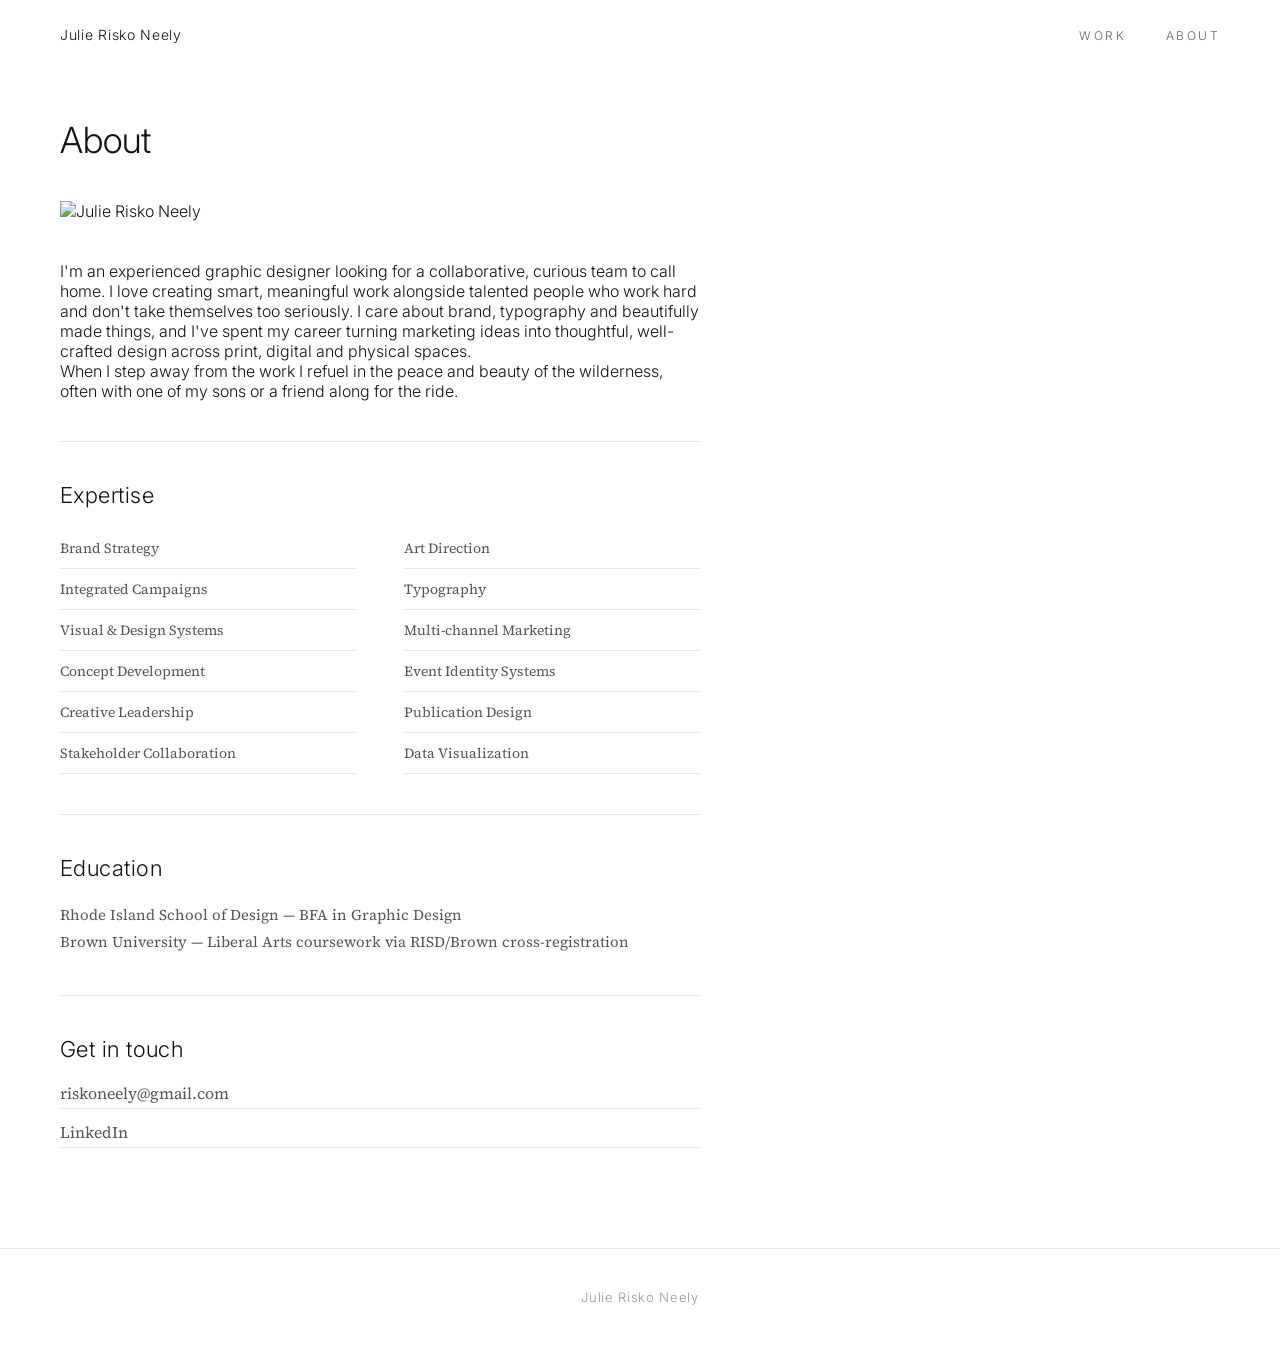
==== about.html @ 4e087fa1 "Add files via upload" ====
<!DOCTYPE html>
<html lang="en">
<head>
<meta charset="UTF-8">
<meta name="viewport" content="width=device-width, initial-scale=1.0">
<title>About — Julie Risko Neely</title>
<link rel="preconnect" href="https://fonts.googleapis.com">
<link rel="preconnect" href="https://fonts.gstatic.com" crossorigin>
<link href="https://fonts.googleapis.com/css2?family=Inter:wght@100;300;400&family=Source+Serif+4:wght@300;400&display=swap" rel="stylesheet">
<style>
  *, *::before, *::after { margin: 0; padding: 0; box-sizing: border-box; }
  :root { --white: #ffffff; --text: #121212; --muted: #555555; --light: #999; --border: #e8e8e8; }
  body { font-family: 'Inter', sans-serif; font-weight: 300; color: var(--text); background: var(--white); -webkit-font-smoothing: antialiased; }

  nav { position: fixed; top: 0; left: 0; right: 0; z-index: 100; padding: 24px 60px; display: flex; justify-content: space-between; align-items: center; background: rgba(255,255,255,0.97); }
  .nav-name { font-family: 'Inter', sans-serif; font-weight: 300; font-size: 14px; letter-spacing: 0.05em; text-decoration: none; color: var(--text); }
  .nav-links { display: flex; gap: 40px; list-style: none; }
  .nav-links a { font-size: 12px; letter-spacing: 0.2em; text-transform: uppercase; text-decoration: none; color: #666666; transition: color 0.2s; }
  .nav-links a:hover { color: var(--text); }

  .about { padding: 120px 60px 100px; max-width: 760px; }

  .page-title {
    font-family: 'Inter', sans-serif;
    font-weight: 300;
    font-size: 36px;
    line-height: 1.15;
    color: #121212;
    margin-bottom: 40px;
  }

  .about-photo {
    width: 100%;
    max-width: 400px;
    display: block;
    margin-bottom: 40px;
  }
    font-family: 'Source Serif 4', serif;
    font-weight: 400;
    font-size: 16px;
    line-height: 1.8;
    color: #555555;
    margin-bottom: 22px;
    border-top: 1px solid var(--border);
    padding-top: 32px;
  }

  .about-body-cont {
    font-family: 'Source Serif 4', serif;
    font-weight: 400;
    font-size: 16px;
    line-height: 1.8;
    color: #555555;
    margin-bottom: 22px;
  }

  .divider { border: none; border-top: 1px solid var(--border); margin: 40px 0; }

  .section-label {
    font-family: 'Inter', sans-serif;
    font-weight: 300;
    font-size: 22px;
    letter-spacing: 0.02em;
    text-transform: none;
    color: #121212;
    margin-bottom: 20px;
  }

  .expertise-grid {
    display: grid;
    grid-template-columns: 1fr 1fr;
    gap: 0 48px;
  }

  .expertise-item {
    font-family: 'Source Serif 4', serif;
    font-weight: 400;
    font-size: 14px;
    color: #555;
    padding: 10px 0;
    border-bottom: 1px solid var(--border);
  }

  .education-text {
    font-family: 'Source Serif 4', serif;
    font-weight: 400;
    font-size: 15px;
    line-height: 1.8;
    color: #555;
  }

  .contact-links {
    display: flex;
    flex-direction: column;
    gap: 12px;
  }

  .contact-link {
    font-family: 'Source Serif 4', serif;
    font-weight: 400;
    font-size: 16px;
    color: #555555;
    text-decoration: none;
    border-bottom: 1px solid var(--border);
    padding-bottom: 4px;
    display: inline-block;
    transition: border-color 0.2s;
  }
  .contact-link:hover { border-color: var(--text); color: var(--text); }

  footer { border-top: 1px solid var(--border); padding: 40px 60px; display: flex; justify-content: center; align-items: center; }
  .footer-name { font-family: 'Inter', sans-serif; font-weight: 300; font-size: 13px; letter-spacing: 0.05em; color: var(--light); text-decoration: none; display: block; text-align: center; width: 100%; }

  @media (max-width: 768px) {
    nav { padding: 20px 24px; }
    .about { padding: 100px 24px 80px; }
    .expertise-grid { grid-template-columns: 1fr; }
    footer { padding: 32px 24px; }
  }
</style>
</head>
<body>

<nav>
  <a href="index.html" class="nav-name">Julie Risko Neely</a>
  <ul class="nav-links">
    <li><a href="index.html">Work</a></li>
    <li><a href="about.html">About</a></li>
  </ul>
</nav>

<section class="about">
  <h1 class="page-title">About</h1>

  <img src="images/About_photo.png" alt="Julie Risko Neely" class="about-photo">

  <p class="about-body">I'm an experienced graphic designer looking for a collaborative, curious team to call home. I love creating smart, meaningful work alongside talented people who work hard and don't take themselves too seriously. I care about brand, typography and beautifully made things, and I've spent my career turning marketing ideas into thoughtful, well-crafted design across print, digital and physical spaces.</p>

  <p class="about-body-cont">When I step away from the work I refuel in the peace and beauty of the wilderness, often with one of my sons or a friend along for the ride.</p>

  <hr class="divider">

  <p class="section-label">Expertise</p>
  <div class="expertise-grid">
    <span class="expertise-item">Brand Strategy</span>
    <span class="expertise-item">Art Direction</span>
    <span class="expertise-item">Integrated Campaigns</span>
    <span class="expertise-item">Typography</span>
    <span class="expertise-item">Visual &amp; Design Systems</span>
    <span class="expertise-item">Multi-channel Marketing</span>
    <span class="expertise-item">Concept Development</span>
    <span class="expertise-item">Event Identity Systems</span>
    <span class="expertise-item">Creative Leadership</span>
    <span class="expertise-item">Publication Design</span>
    <span class="expertise-item">Stakeholder Collaboration</span>
    <span class="expertise-item">Data Visualization</span>
  </div>

  <hr class="divider">

  <p class="section-label">Education</p>
  <p class="education-text">Rhode Island School of Design &mdash; BFA in Graphic Design<br>
  Brown University &mdash; Liberal Arts coursework via RISD/Brown cross-registration</p>

  <hr class="divider">

  <p class="section-label">Get in touch</p>
  <div class="contact-links">
    <a href="mailto:riskoneely@gmail.com" class="contact-link">riskoneely@gmail.com</a>
    <a href="https://linkedin.com/in/julieriskoneely" target="_blank" class="contact-link">LinkedIn</a>
  </div>

</section>

<footer>
  <a href="about.html" class="footer-name">Julie Risko Neely</a>
</footer>

</body>
</html>
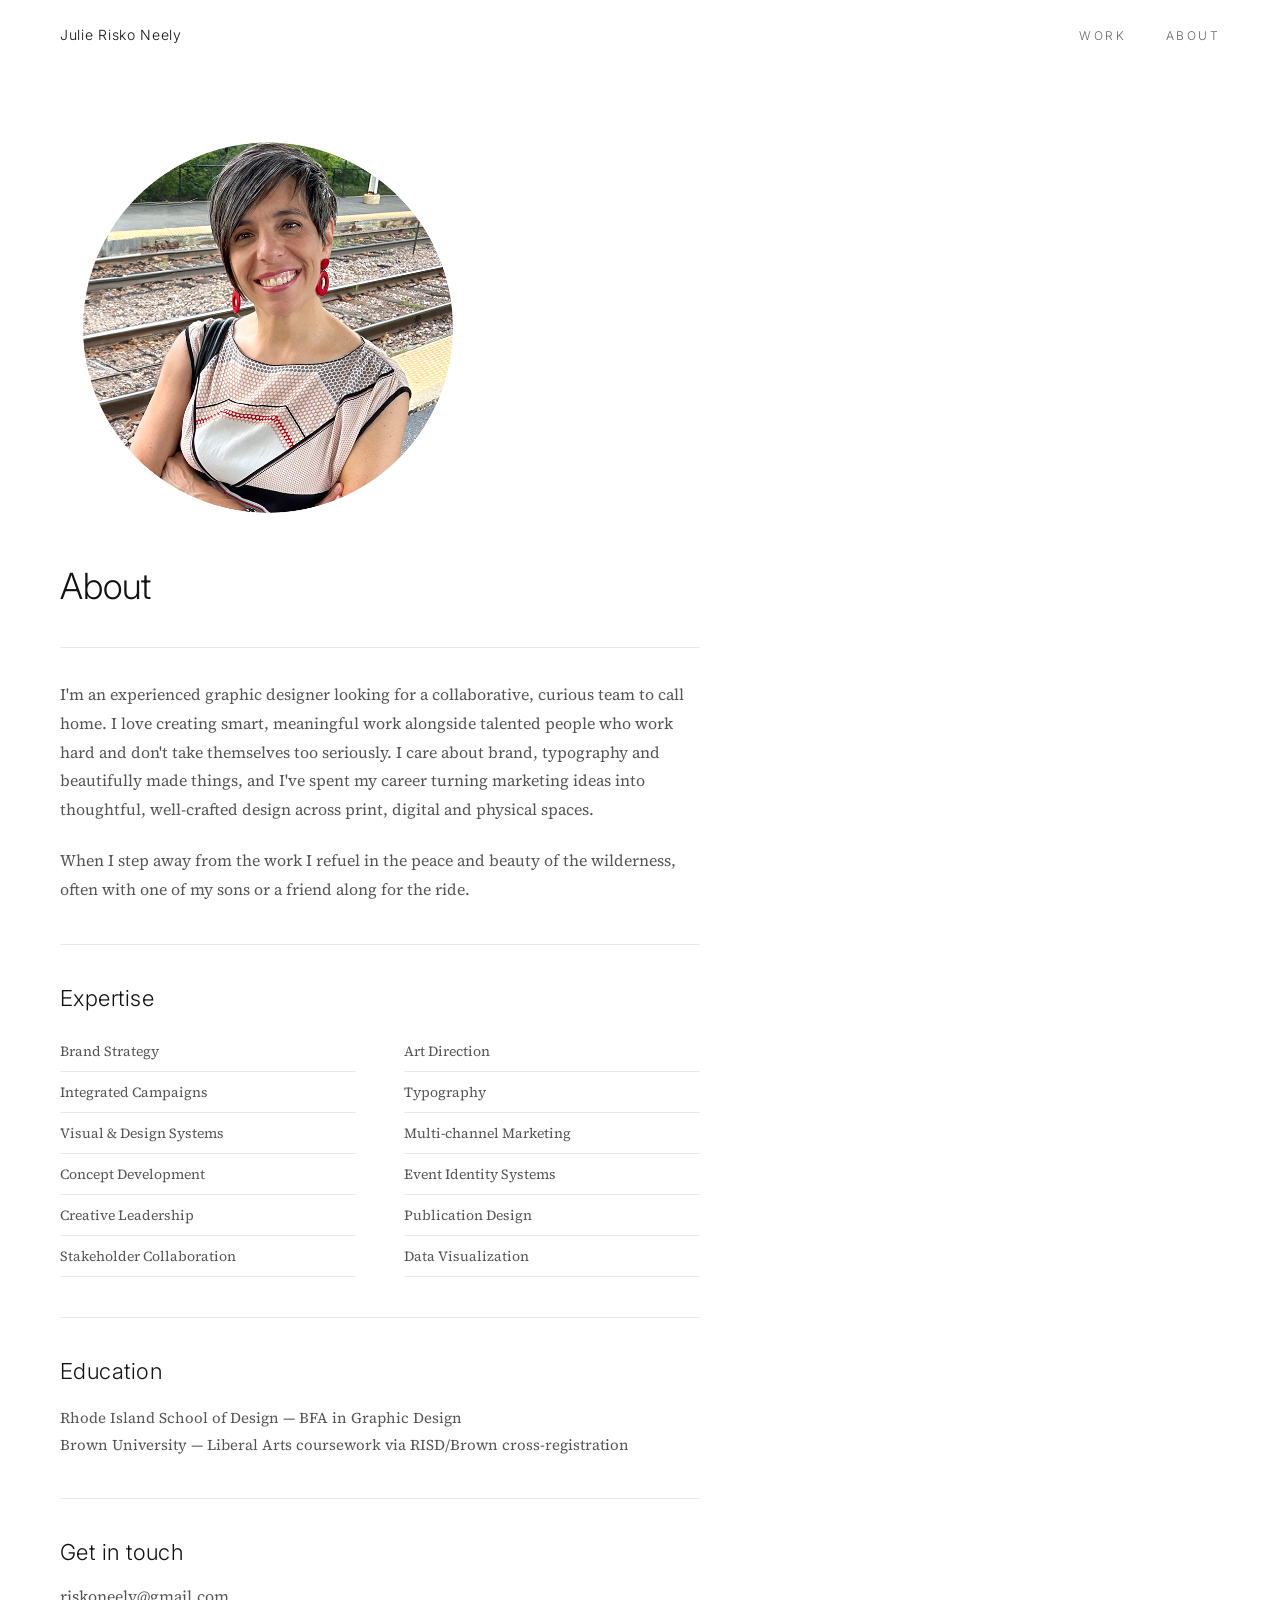
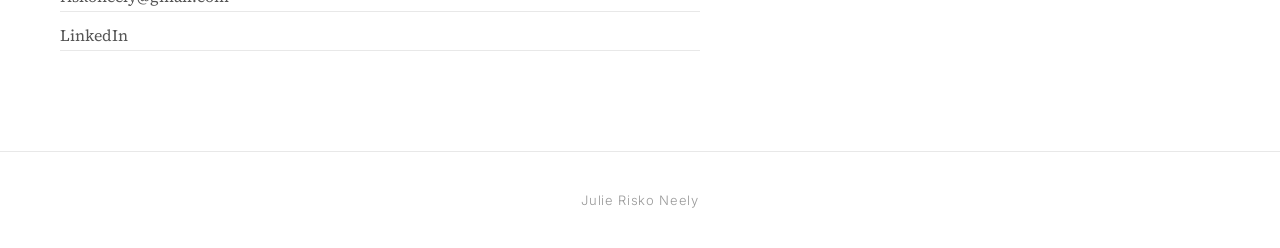
==== commit 07cab188: "Add files via upload" ====
--- a/about.html
+++ b/about.html
@@ -35,6 +35,8 @@
     display: block;
     margin-bottom: 40px;
   }
+
+  .about-body {
     font-family: 'Source Serif 4', serif;
     font-weight: 400;
     font-size: 16px;
@@ -130,9 +132,9 @@
 </nav>
 
 <section class="about">
-  <h1 class="page-title">About</h1>
 
   <img src="images/About_photo.png" alt="Julie Risko Neely" class="about-photo">
+  <h1 class="page-title">About</h1>
 
   <p class="about-body">I'm an experienced graphic designer looking for a collaborative, curious team to call home. I love creating smart, meaningful work alongside talented people who work hard and don't take themselves too seriously. I care about brand, typography and beautifully made things, and I've spent my career turning marketing ideas into thoughtful, well-crafted design across print, digital and physical spaces.</p>
 
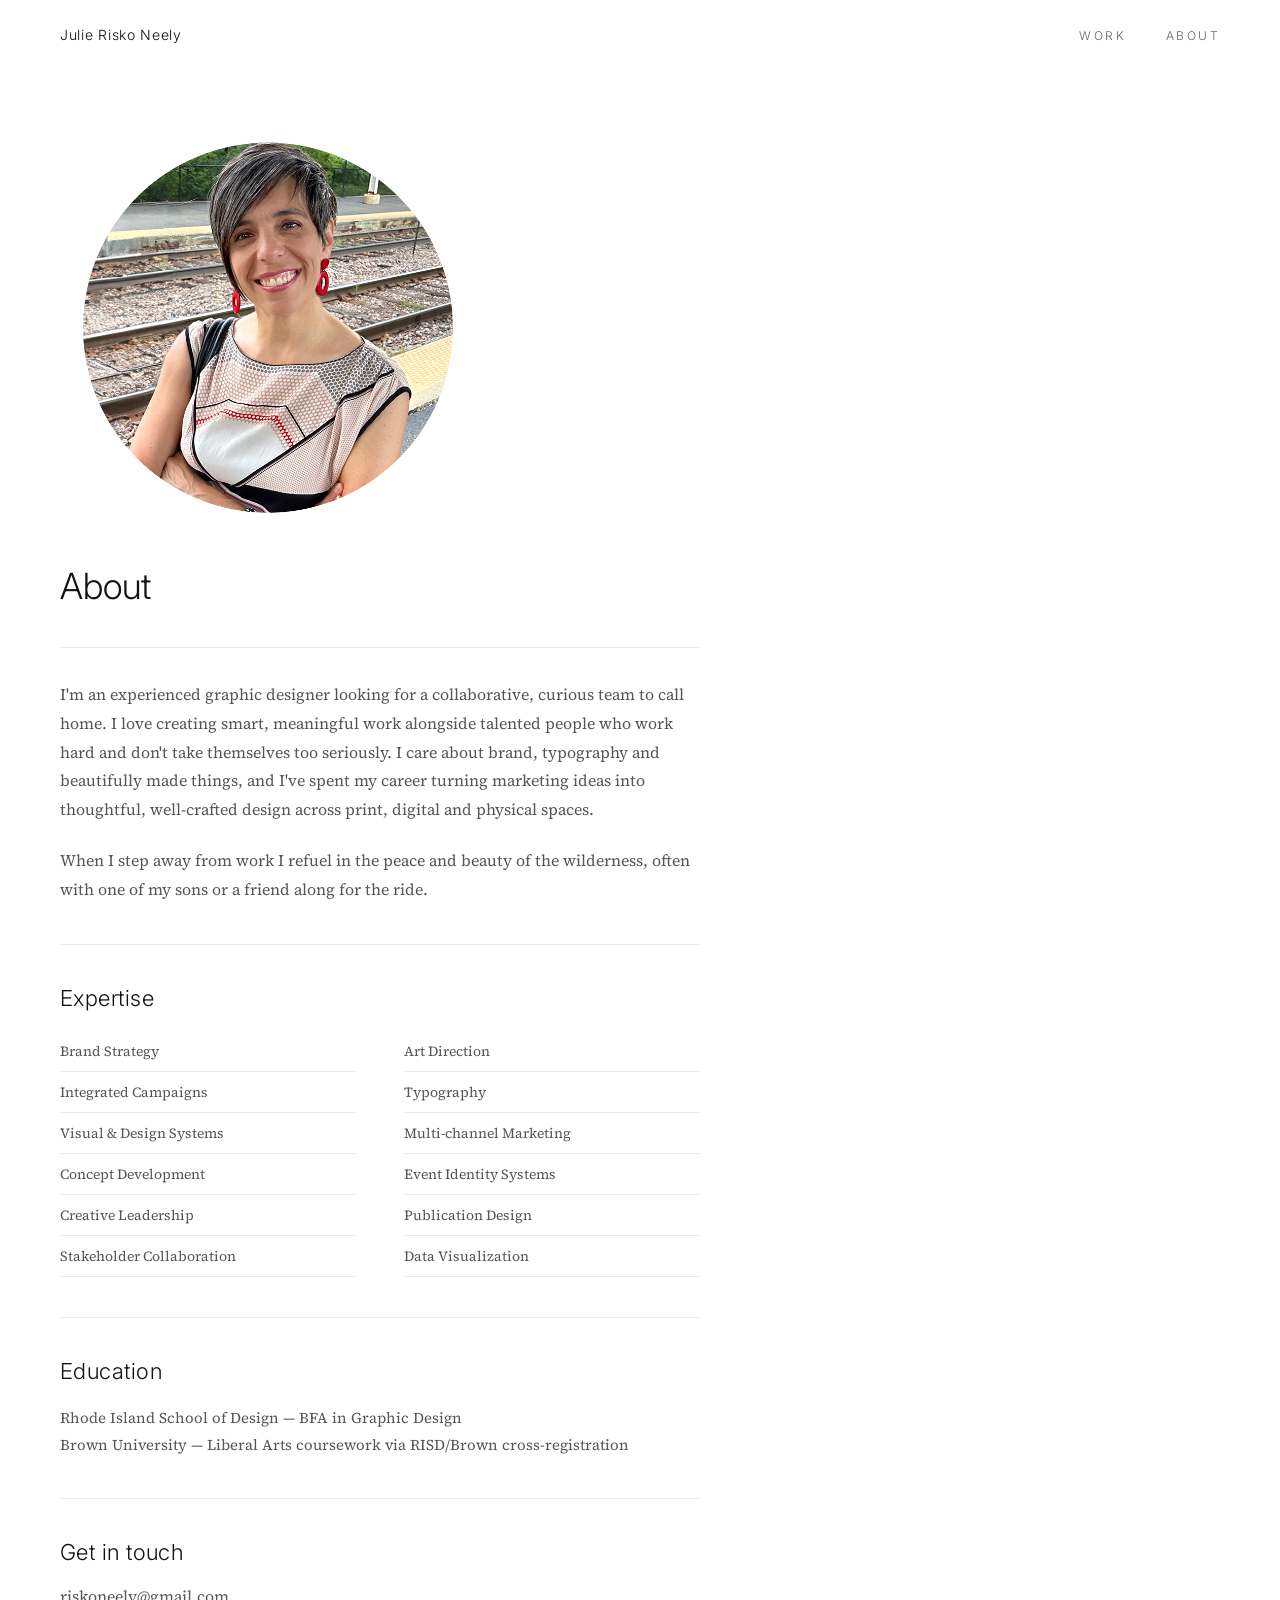
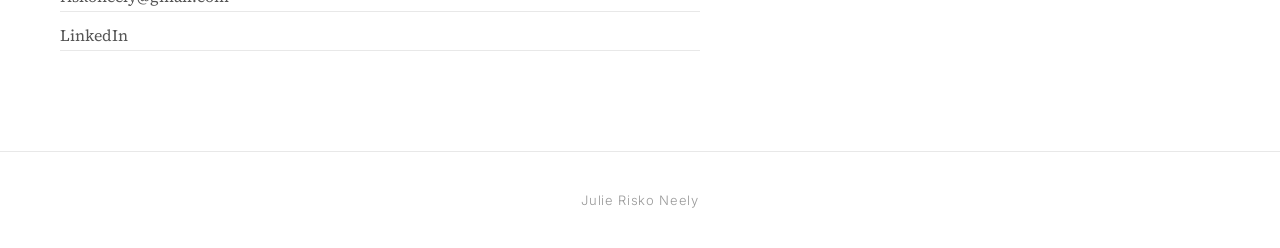
==== commit d6eddc46: "Add files via upload" ====
--- a/about.html
+++ b/about.html
@@ -138,7 +138,7 @@
 
   <p class="about-body">I'm an experienced graphic designer looking for a collaborative, curious team to call home. I love creating smart, meaningful work alongside talented people who work hard and don't take themselves too seriously. I care about brand, typography and beautifully made things, and I've spent my career turning marketing ideas into thoughtful, well-crafted design across print, digital and physical spaces.</p>
 
-  <p class="about-body-cont">When I step away from the work I refuel in the peace and beauty of the wilderness, often with one of my sons or a friend along for the ride.</p>
+  <p class="about-body-cont">When I step away from work I refuel in the peace and beauty of the wilderness, often with one of my sons or a friend along for the ride.</p>
 
   <hr class="divider">
 
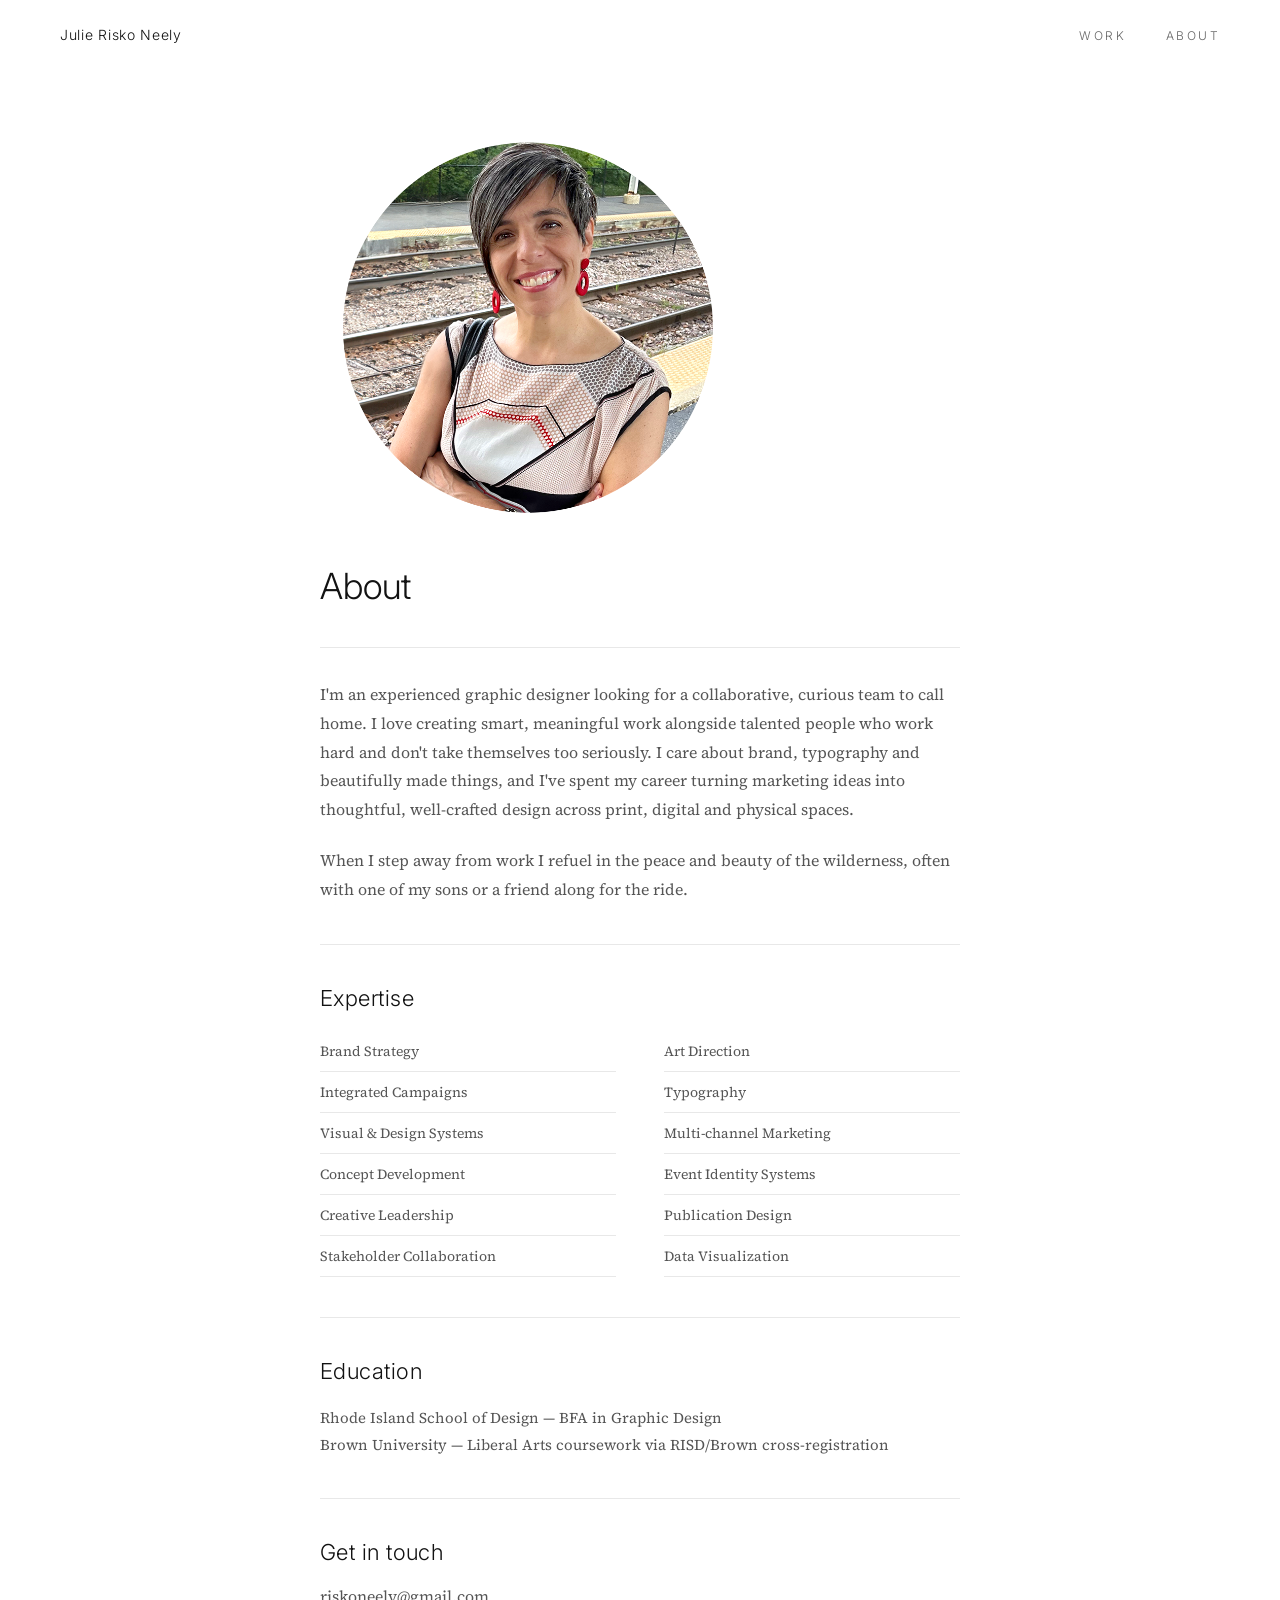
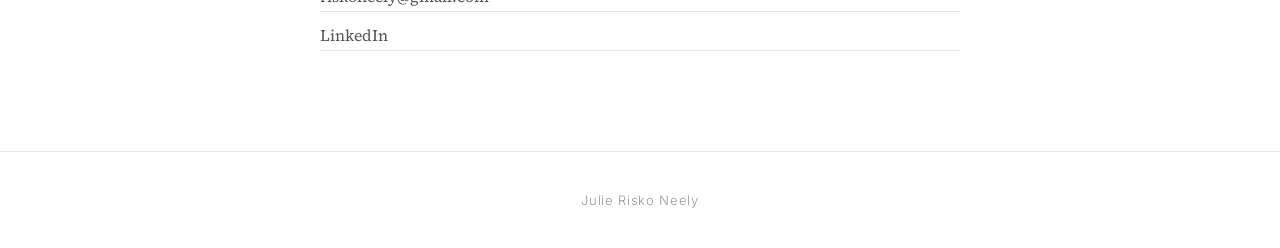
==== commit 9c5c63c5: "Add files via upload" ====
--- a/about.html
+++ b/about.html
@@ -18,7 +18,7 @@
   .nav-links a { font-size: 12px; letter-spacing: 0.2em; text-transform: uppercase; text-decoration: none; color: #666666; transition: color 0.2s; }
   .nav-links a:hover { color: var(--text); }
 
-  .about { padding: 120px 60px 100px; max-width: 760px; }
+  .about { padding: 120px 60px 100px; max-width: 760px; margin: 0 auto; }
 
   .page-title {
     font-family: 'Inter', sans-serif;
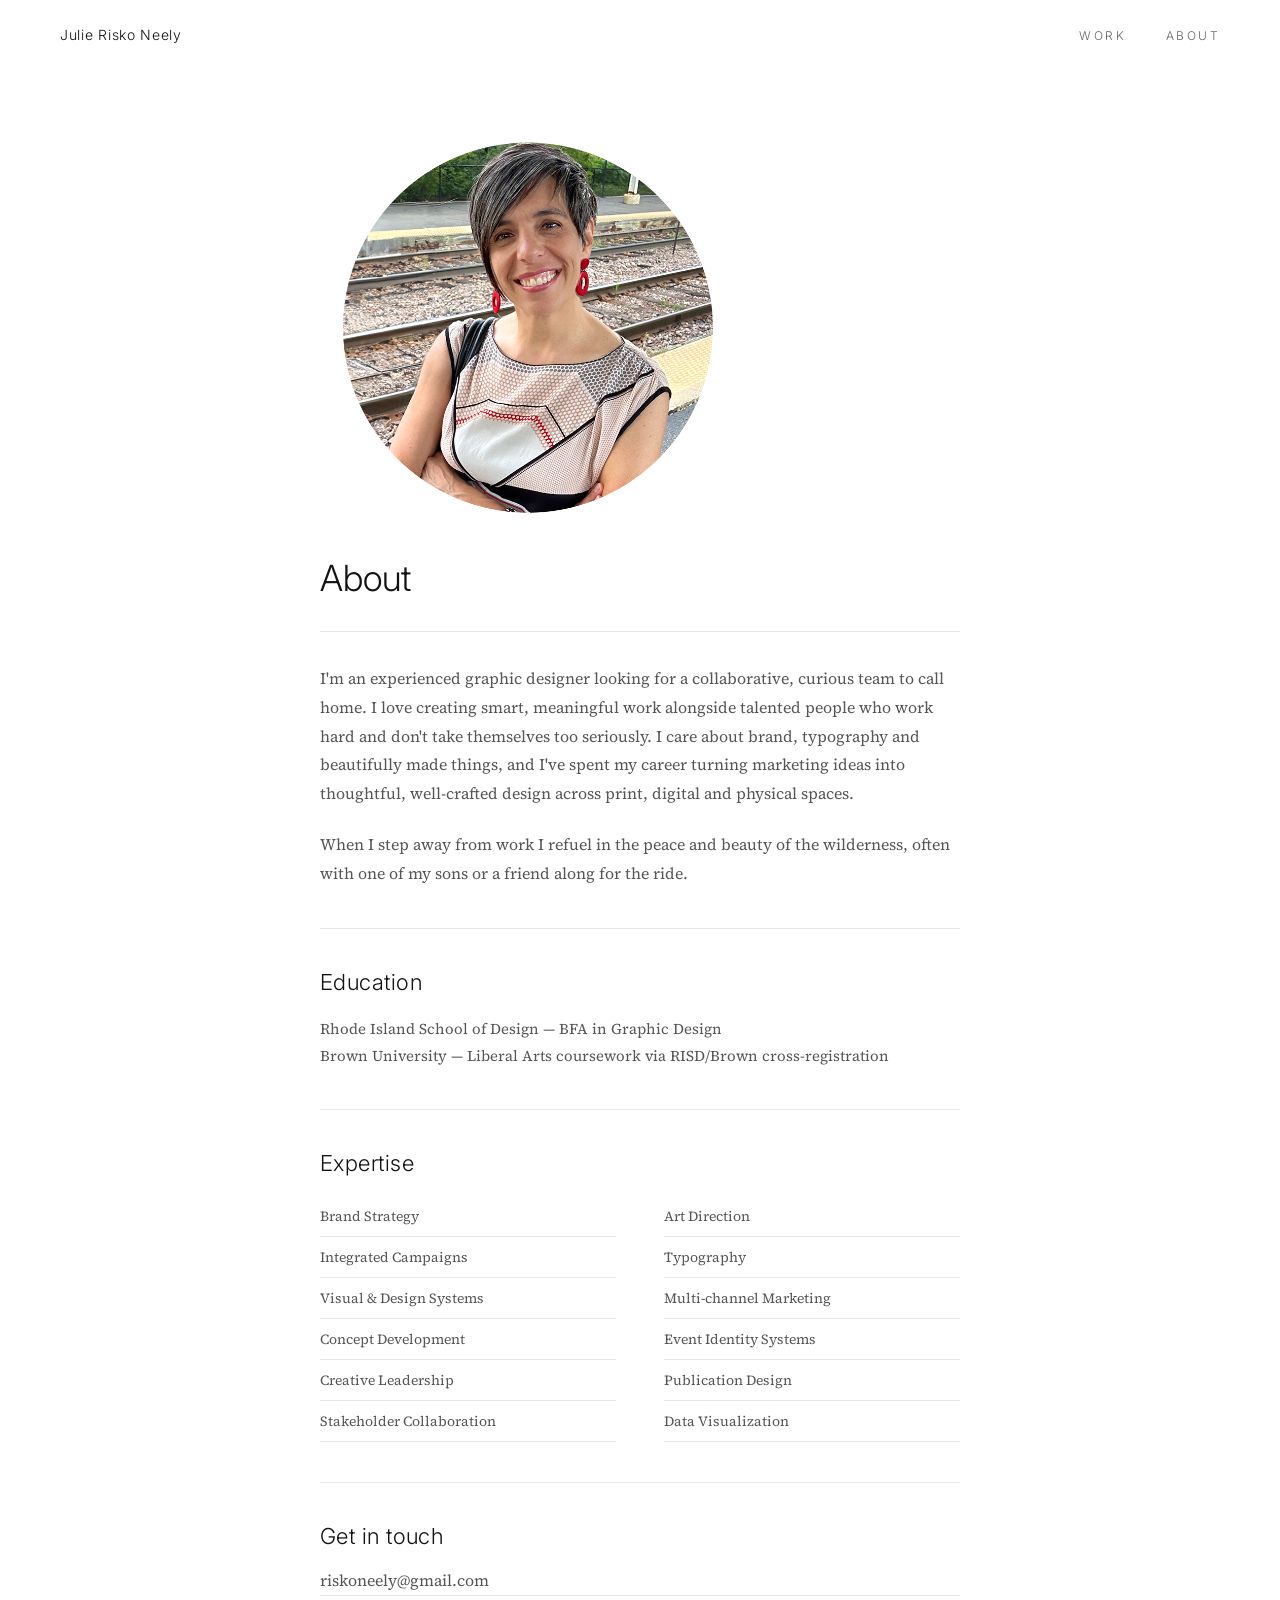
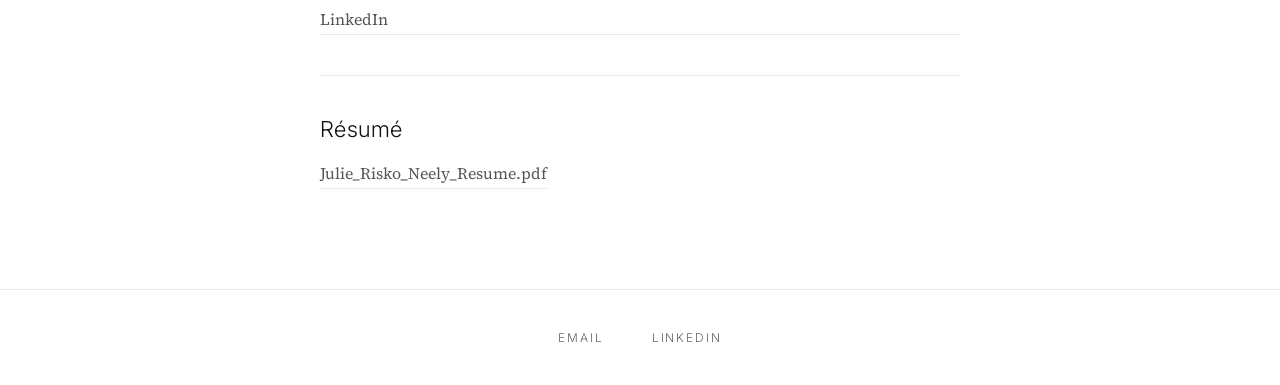
==== commit 4d7d07b6: "Add files via upload" ====
--- a/about.html
+++ b/about.html
@@ -20,20 +20,20 @@
 
   .about { padding: 120px 60px 100px; max-width: 760px; margin: 0 auto; }
 
+  .about-photo {
+    width: 100%;
+    max-width: 400px;
+    display: block;
+    margin-bottom: 32px;
+  }
+
   .page-title {
     font-family: 'Inter', sans-serif;
     font-weight: 300;
     font-size: 36px;
     line-height: 1.15;
     color: #121212;
-    margin-bottom: 40px;
-  }
-
-  .about-photo {
-    width: 100%;
-    max-width: 400px;
-    display: block;
-    margin-bottom: 40px;
+    margin-bottom: 32px;
   }
 
   .about-body {
@@ -63,9 +63,16 @@
     font-weight: 300;
     font-size: 22px;
     letter-spacing: 0.02em;
-    text-transform: none;
     color: #121212;
     margin-bottom: 20px;
+  }
+
+  .education-text {
+    font-family: 'Source Serif 4', serif;
+    font-weight: 400;
+    font-size: 15px;
+    line-height: 1.8;
+    color: #555;
   }
 
   .expertise-grid {
@@ -81,14 +88,6 @@
     color: #555;
     padding: 10px 0;
     border-bottom: 1px solid var(--border);
-  }
-
-  .education-text {
-    font-family: 'Source Serif 4', serif;
-    font-weight: 400;
-    font-size: 15px;
-    line-height: 1.8;
-    color: #555;
   }
 
   .contact-links {
@@ -110,14 +109,15 @@
   }
   .contact-link:hover { border-color: var(--text); color: var(--text); }
 
-  footer { border-top: 1px solid var(--border); padding: 40px 60px; display: flex; justify-content: center; align-items: center; }
-  .footer-name { font-family: 'Inter', sans-serif; font-weight: 300; font-size: 13px; letter-spacing: 0.05em; color: var(--light); text-decoration: none; display: block; text-align: center; width: 100%; }
+  footer { border-top: 1px solid var(--border); padding: 40px 60px; display: flex; justify-content: center; align-items: center; gap: 48px; }
+  .footer-link { font-family: 'Inter', sans-serif; font-weight: 300; font-size: 12px; letter-spacing: 0.16em; text-transform: uppercase; color: #666666; text-decoration: none; transition: color 0.2s; }
+  .footer-link:hover { color: var(--text); }
 
   @media (max-width: 768px) {
     nav { padding: 20px 24px; }
     .about { padding: 100px 24px 80px; }
     .expertise-grid { grid-template-columns: 1fr; }
-    footer { padding: 32px 24px; }
+    footer { padding: 32px 24px; gap: 32px; }
   }
 </style>
 </head>
@@ -142,6 +142,12 @@
 
   <hr class="divider">
 
+  <p class="section-label">Education</p>
+  <p class="education-text">Rhode Island School of Design &mdash; BFA in Graphic Design<br>
+  Brown University &mdash; Liberal Arts coursework via RISD/Brown cross-registration</p>
+
+  <hr class="divider">
+
   <p class="section-label">Expertise</p>
   <div class="expertise-grid">
     <span class="expertise-item">Brand Strategy</span>
@@ -160,22 +166,22 @@
 
   <hr class="divider">
 
-  <p class="section-label">Education</p>
-  <p class="education-text">Rhode Island School of Design &mdash; BFA in Graphic Design<br>
-  Brown University &mdash; Liberal Arts coursework via RISD/Brown cross-registration</p>
-
-  <hr class="divider">
-
   <p class="section-label">Get in touch</p>
   <div class="contact-links">
     <a href="mailto:riskoneely@gmail.com" class="contact-link">riskoneely@gmail.com</a>
     <a href="https://linkedin.com/in/julieriskoneely" target="_blank" class="contact-link">LinkedIn</a>
   </div>
 
+  <hr class="divider">
+
+  <p class="section-label">R&eacute;sum&eacute;</p>
+  <a href="https://drive.google.com/file/d/12u0mYesNR5oUgozkdUC1sRzZt5y6ZREV/view?usp=drive_link" target="_blank" class="contact-link">Julie_Risko_Neely_Resume.pdf</a>
+
 </section>
 
 <footer>
-  <a href="about.html" class="footer-name">Julie Risko Neely</a>
+  <a href="mailto:riskoneely@gmail.com" class="footer-link">Email</a>
+  <a href="https://linkedin.com/in/julieriskoneely" target="_blank" class="footer-link">LinkedIn</a>
 </footer>
 
 </body>
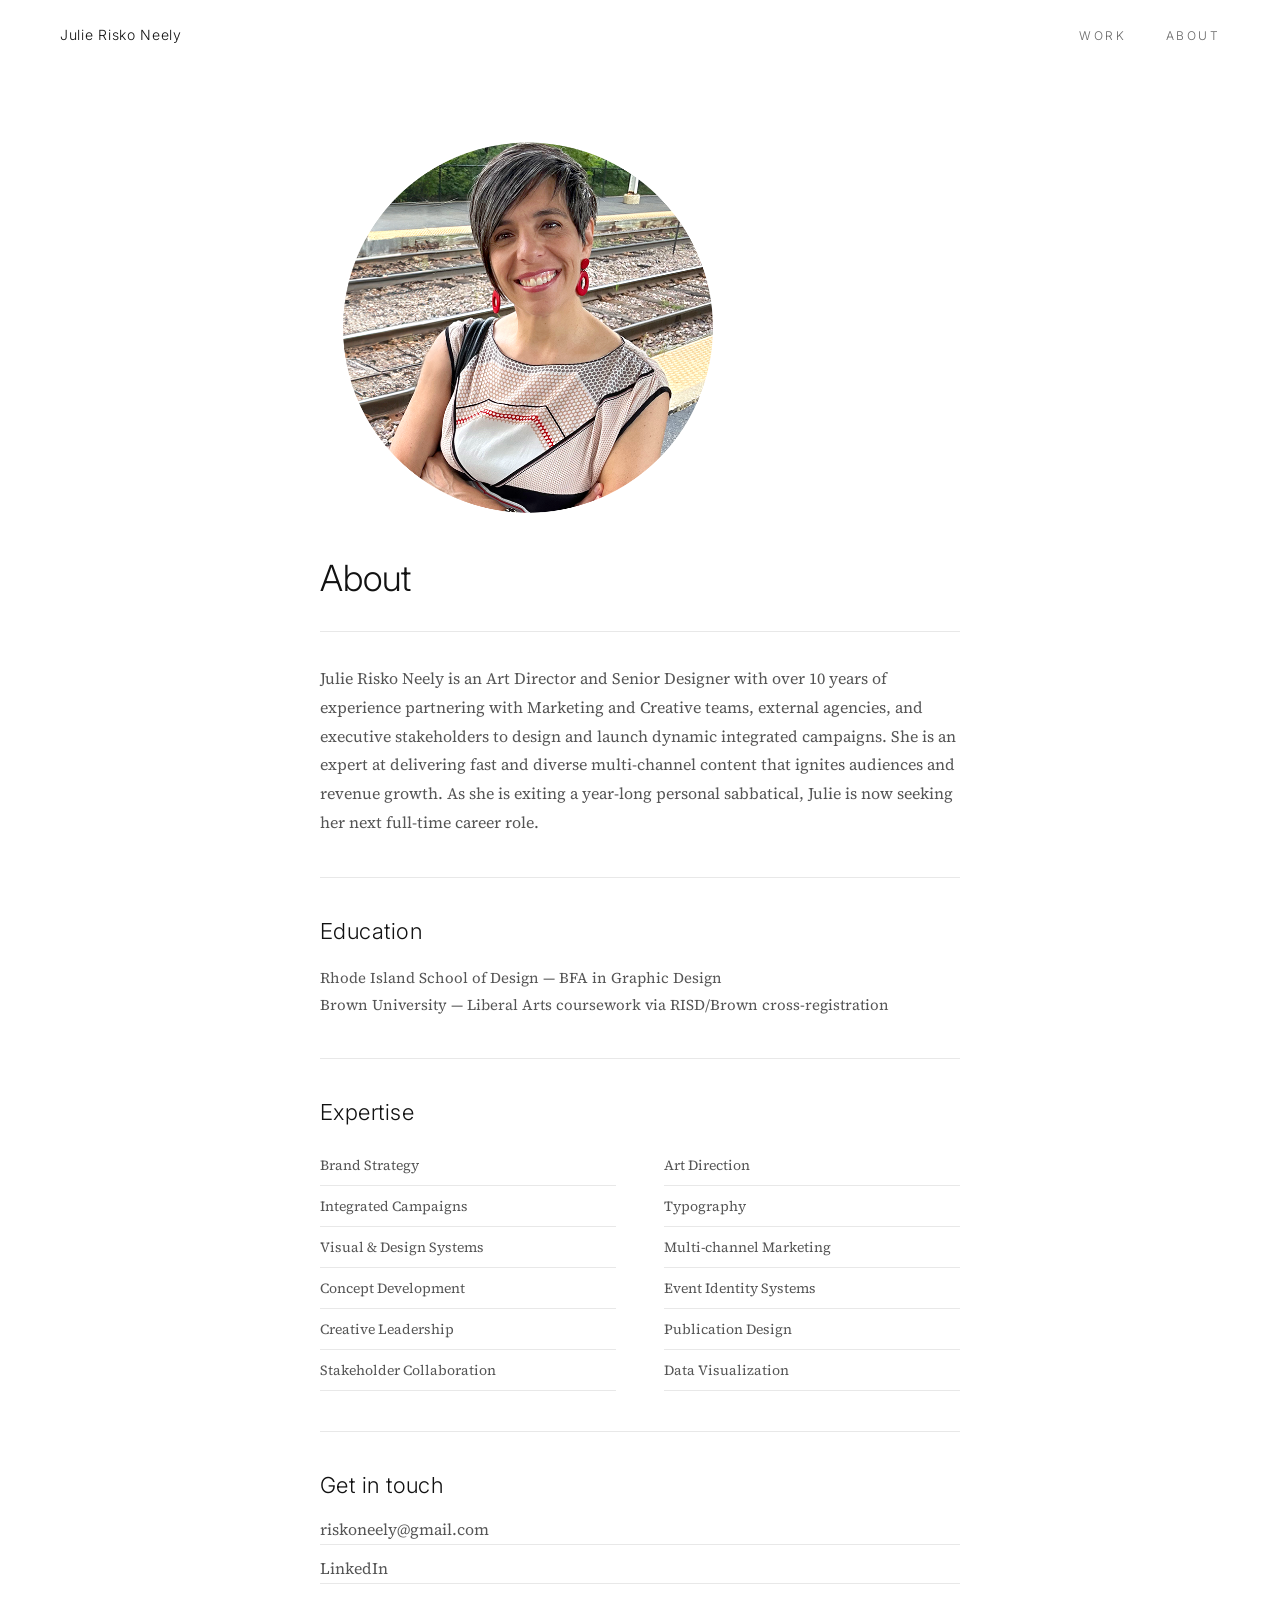
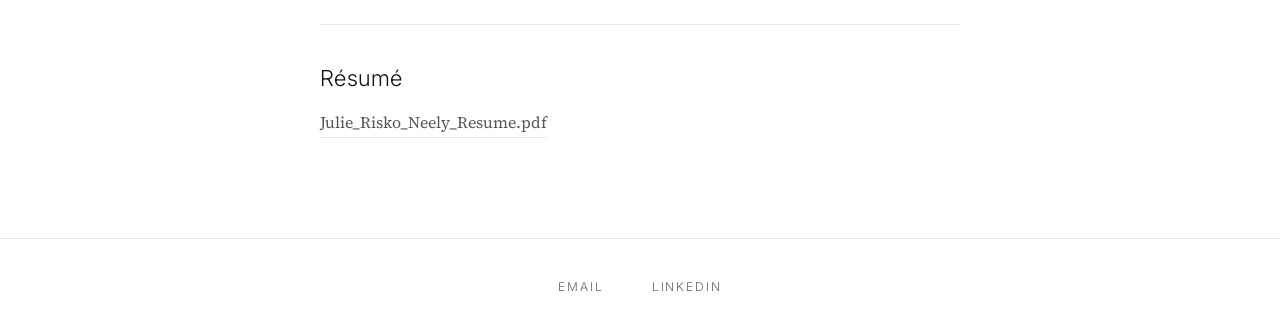
==== commit 9a9f6bc6: "Update about.html" ====
--- a/about.html
+++ b/about.html
@@ -11,22 +11,18 @@
   *, *::before, *::after { margin: 0; padding: 0; box-sizing: border-box; }
   :root { --white: #ffffff; --text: #121212; --muted: #555555; --light: #999; --border: #e8e8e8; }
   body { font-family: 'Inter', sans-serif; font-weight: 300; color: var(--text); background: var(--white); -webkit-font-smoothing: antialiased; }
-
   nav { position: fixed; top: 0; left: 0; right: 0; z-index: 100; padding: 24px 60px; display: flex; justify-content: space-between; align-items: center; background: rgba(255,255,255,0.97); }
   .nav-name { font-family: 'Inter', sans-serif; font-weight: 300; font-size: 14px; letter-spacing: 0.05em; text-decoration: none; color: var(--text); }
   .nav-links { display: flex; gap: 40px; list-style: none; }
   .nav-links a { font-size: 12px; letter-spacing: 0.2em; text-transform: uppercase; text-decoration: none; color: #666666; transition: color 0.2s; }
   .nav-links a:hover { color: var(--text); }
-
   .about { padding: 120px 60px 100px; max-width: 760px; margin: 0 auto; }
-
   .about-photo {
     width: 100%;
     max-width: 400px;
     display: block;
     margin-bottom: 32px;
   }
-
   .page-title {
     font-family: 'Inter', sans-serif;
     font-weight: 300;
@@ -35,7 +31,6 @@
     color: #121212;
     margin-bottom: 32px;
   }
-
   .about-body {
     font-family: 'Source Serif 4', serif;
     font-weight: 400;
@@ -46,7 +41,6 @@
     border-top: 1px solid var(--border);
     padding-top: 32px;
   }
-
   .about-body-cont {
     font-family: 'Source Serif 4', serif;
     font-weight: 400;
@@ -55,9 +49,7 @@
     color: #555555;
     margin-bottom: 22px;
   }
-
   .divider { border: none; border-top: 1px solid var(--border); margin: 40px 0; }
-
   .section-label {
     font-family: 'Inter', sans-serif;
     font-weight: 300;
@@ -66,7 +58,6 @@
     color: #121212;
     margin-bottom: 20px;
   }
-
   .education-text {
     font-family: 'Source Serif 4', serif;
     font-weight: 400;
@@ -74,13 +65,11 @@
     line-height: 1.8;
     color: #555;
   }
-
   .expertise-grid {
     display: grid;
     grid-template-columns: 1fr 1fr;
     gap: 0 48px;
   }
-
   .expertise-item {
     font-family: 'Source Serif 4', serif;
     font-weight: 400;
@@ -89,13 +78,11 @@
     padding: 10px 0;
     border-bottom: 1px solid var(--border);
   }
-
   .contact-links {
     display: flex;
     flex-direction: column;
     gap: 12px;
   }
-
   .contact-link {
     font-family: 'Source Serif 4', serif;
     font-weight: 400;
@@ -108,11 +95,9 @@
     transition: border-color 0.2s;
   }
   .contact-link:hover { border-color: var(--text); color: var(--text); }
-
   footer { border-top: 1px solid var(--border); padding: 40px 60px; display: flex; justify-content: center; align-items: center; gap: 48px; }
   .footer-link { font-family: 'Inter', sans-serif; font-weight: 300; font-size: 12px; letter-spacing: 0.16em; text-transform: uppercase; color: #666666; text-decoration: none; transition: color 0.2s; }
   .footer-link:hover { color: var(--text); }
-
   @media (max-width: 768px) {
     nav { padding: 20px 24px; }
     .about { padding: 100px 24px 80px; }
@@ -122,7 +107,6 @@
 </style>
 </head>
 <body>
-
 <nav>
   <a href="index.html" class="nav-name">Julie Risko Neely</a>
   <ul class="nav-links">
@@ -130,24 +114,15 @@
     <li><a href="about.html">About</a></li>
   </ul>
 </nav>
-
 <section class="about">
-
   <img src="images/About_photo.png" alt="Julie Risko Neely" class="about-photo">
   <h1 class="page-title">About</h1>
-
-  <p class="about-body">I'm an experienced graphic designer looking for a collaborative, curious team to call home. I love creating smart, meaningful work alongside talented people who work hard and don't take themselves too seriously. I care about brand, typography and beautifully made things, and I've spent my career turning marketing ideas into thoughtful, well-crafted design across print, digital and physical spaces.</p>
-
-  <p class="about-body-cont">When I step away from work I refuel in the peace and beauty of the wilderness, often with one of my sons or a friend along for the ride.</p>
-
+  <p class="about-body">Julie Risko Neely is an Art Director and Senior Designer with over 10 years of experience partnering with Marketing and Creative teams, external agencies, and executive stakeholders to design and launch dynamic integrated campaigns. She is an expert at delivering fast and diverse multi-channel content that ignites audiences and revenue growth. As she is exiting a year-long personal sabbatical, Julie is now seeking her next full-time career role.</p>
   <hr class="divider">
-
   <p class="section-label">Education</p>
   <p class="education-text">Rhode Island School of Design &mdash; BFA in Graphic Design<br>
   Brown University &mdash; Liberal Arts coursework via RISD/Brown cross-registration</p>
-
   <hr class="divider">
-
   <p class="section-label">Expertise</p>
   <div class="expertise-grid">
     <span class="expertise-item">Brand Strategy</span>
@@ -163,26 +138,19 @@
     <span class="expertise-item">Stakeholder Collaboration</span>
     <span class="expertise-item">Data Visualization</span>
   </div>
-
   <hr class="divider">
-
   <p class="section-label">Get in touch</p>
   <div class="contact-links">
     <a href="mailto:riskoneely@gmail.com" class="contact-link">riskoneely@gmail.com</a>
     <a href="https://linkedin.com/in/julieriskoneely" target="_blank" class="contact-link">LinkedIn</a>
   </div>
-
   <hr class="divider">
-
   <p class="section-label">R&eacute;sum&eacute;</p>
-  <a href="https://drive.google.com/file/d/12u0mYesNR5oUgozkdUC1sRzZt5y6ZREV/view?usp=drive_link" target="_blank" class="contact-link">Julie_Risko_Neely_Resume.pdf</a>
-
+  <a href="https://drive.google.com/file/d/1bzzyQEJlQPspb6m1BEy0NMDXqaoUHCsh/view?usp=sharing" target="_blank" class="contact-link">Julie_Risko_Neely_Resume.pdf</a>
 </section>
-
 <footer>
   <a href="mailto:riskoneely@gmail.com" class="footer-link">Email</a>
   <a href="https://linkedin.com/in/julieriskoneely" target="_blank" class="footer-link">LinkedIn</a>
 </footer>
-
 </body>
 </html>
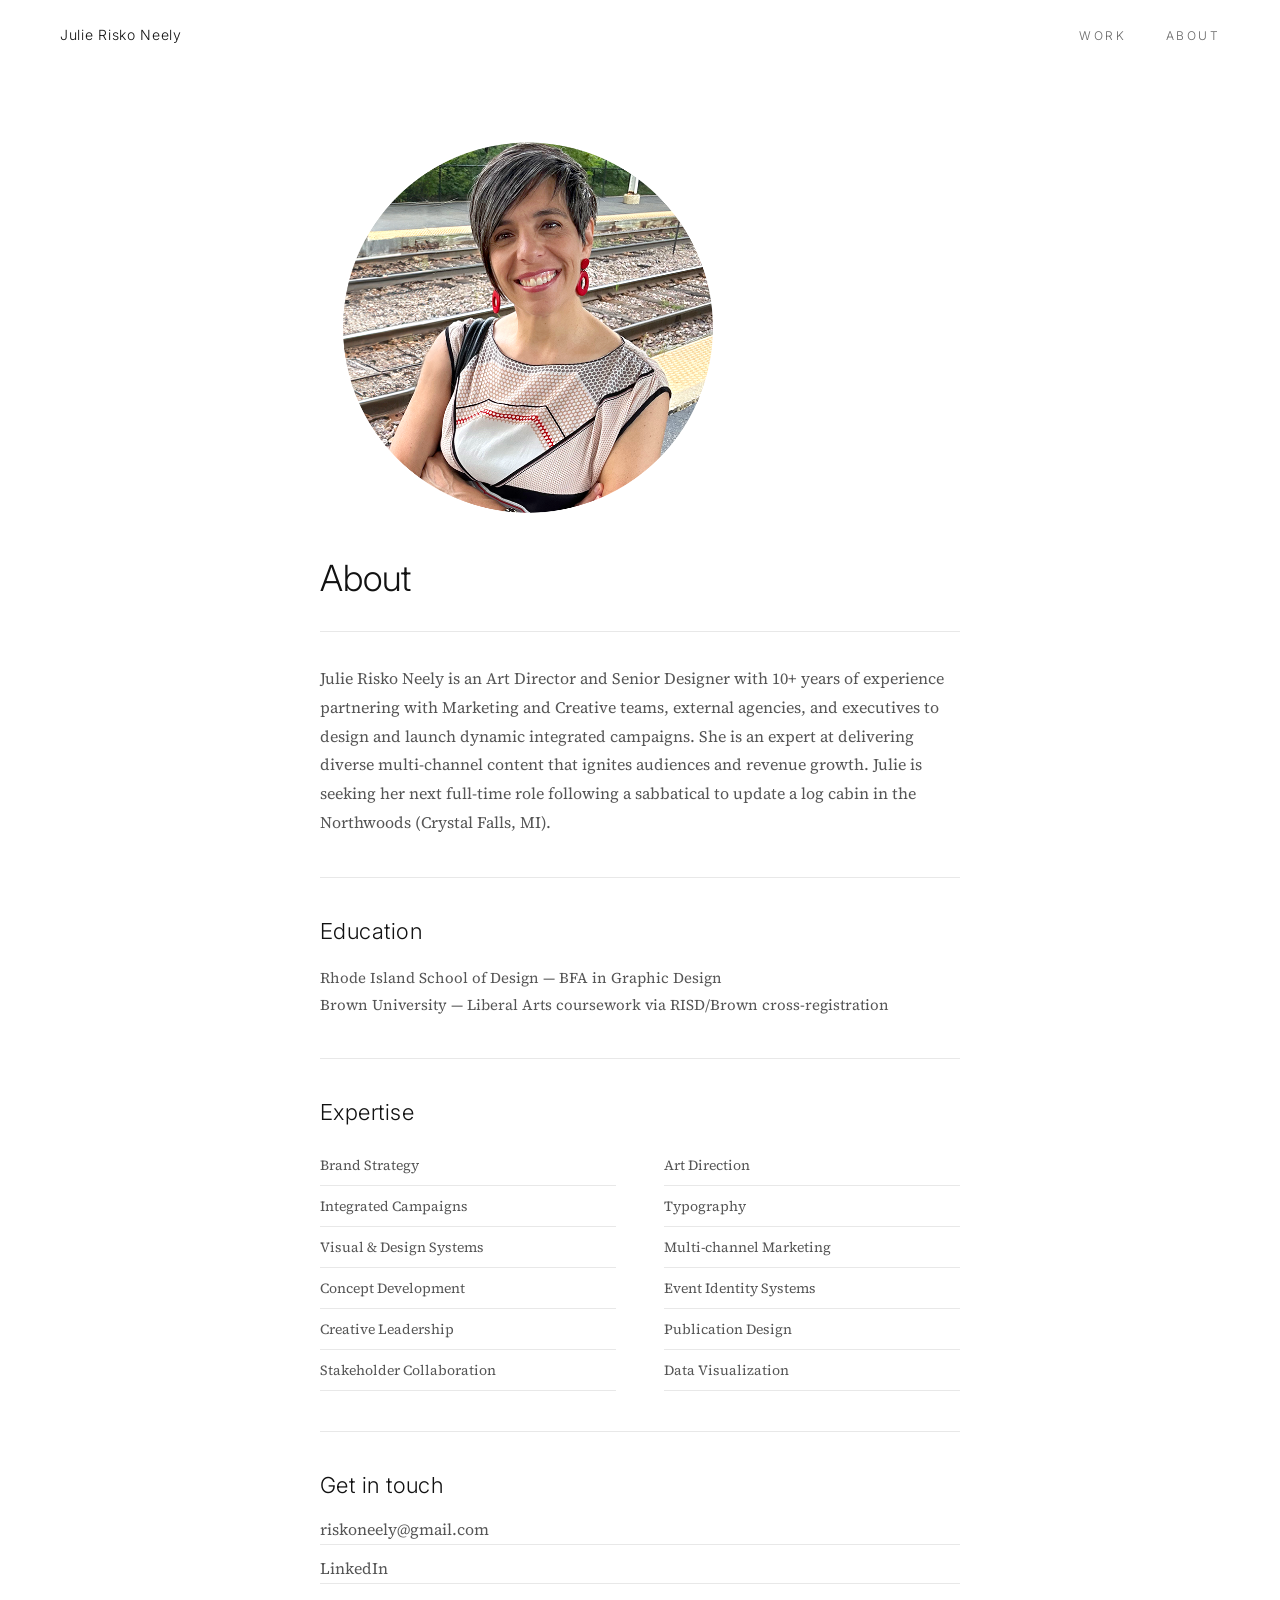
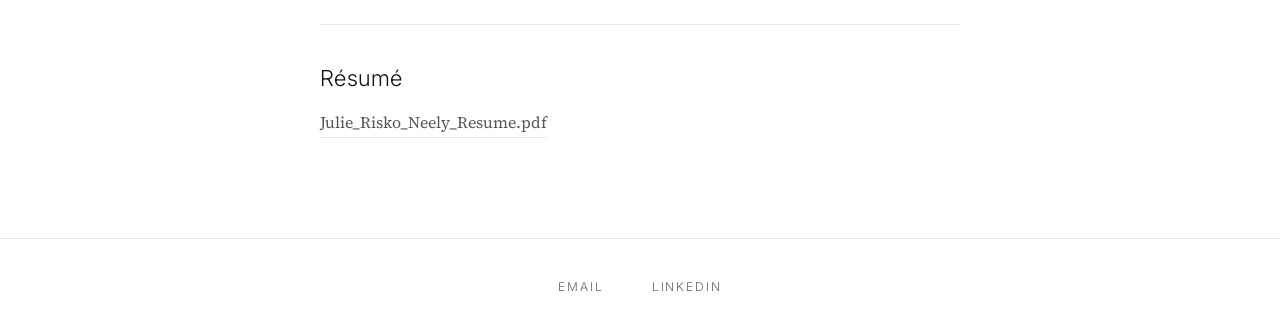
==== commit bbc55e06: "Update about.html" ====
--- a/about.html
+++ b/about.html
@@ -117,7 +117,7 @@
 <section class="about">
   <img src="images/About_photo.png" alt="Julie Risko Neely" class="about-photo">
   <h1 class="page-title">About</h1>
-  <p class="about-body">Julie Risko Neely is an Art Director and Senior Designer with over 10 years of experience partnering with Marketing and Creative teams, external agencies, and executive stakeholders to design and launch dynamic integrated campaigns. She is an expert at delivering fast and diverse multi-channel content that ignites audiences and revenue growth. As she is exiting a year-long personal sabbatical, Julie is now seeking her next full-time career role.</p>
+  <p class="about-body">Julie Risko Neely is an Art Director and Senior Designer with 10+ years of experience partnering with Marketing and Creative teams, external agencies, and executives to design and launch dynamic integrated campaigns. She is an expert at delivering diverse multi-channel content that ignites audiences and revenue growth. Julie is seeking her next full-time role following a sabbatical to update a log cabin in the Northwoods (Crystal Falls, MI).</p>
   <hr class="divider">
   <p class="section-label">Education</p>
   <p class="education-text">Rhode Island School of Design &mdash; BFA in Graphic Design<br>
